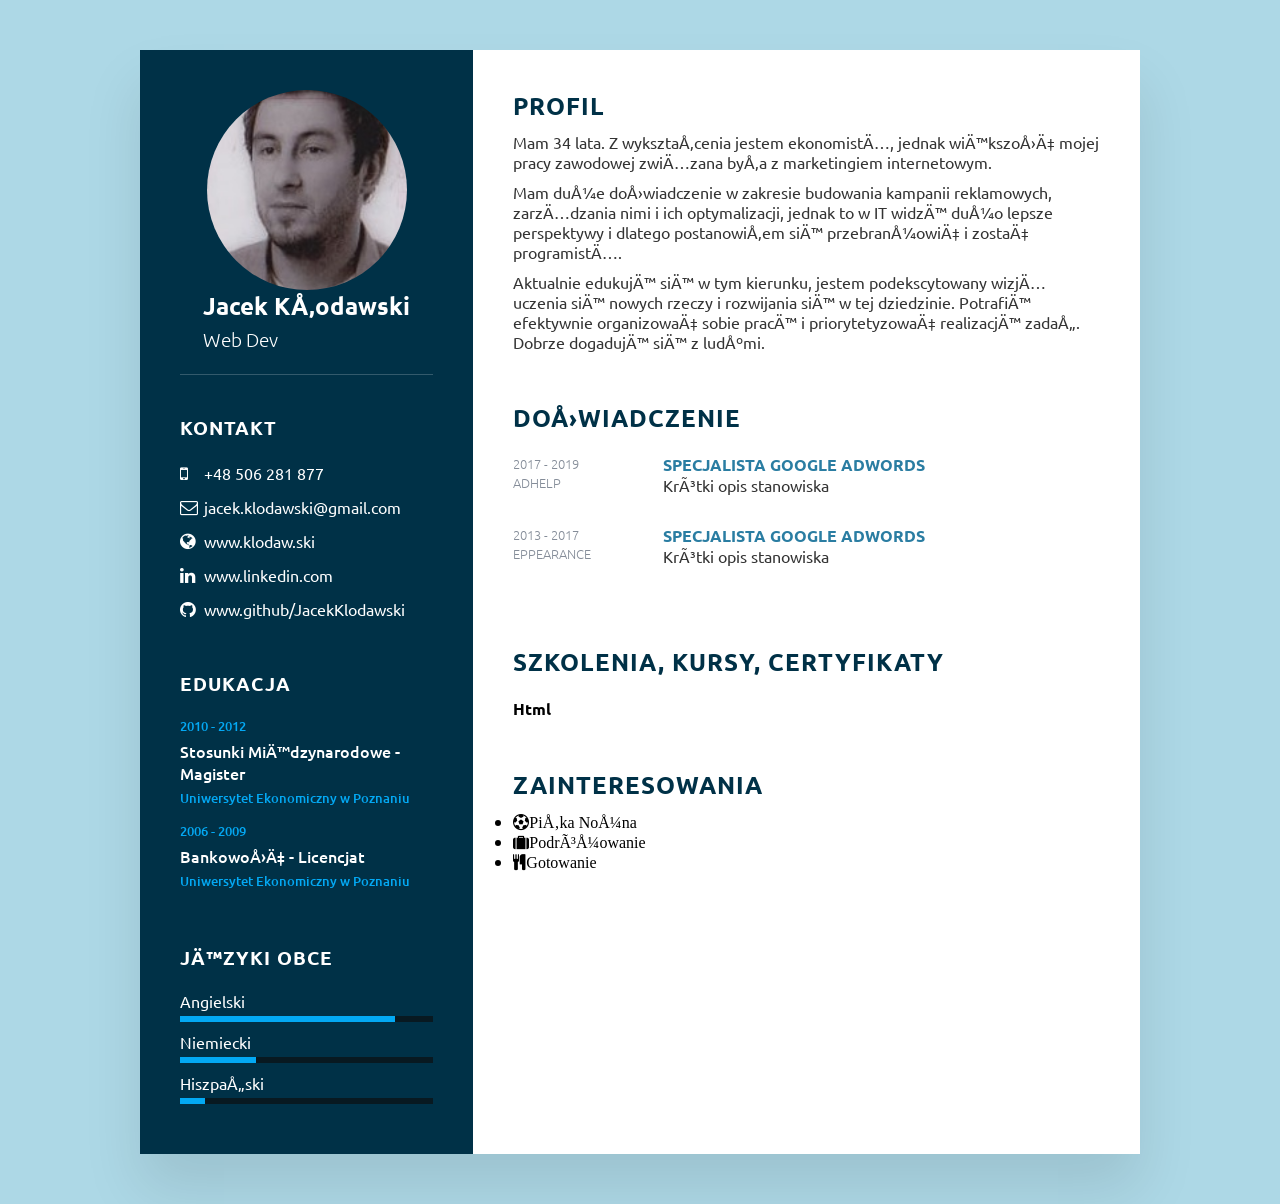
==== index.html @ b40b8c5b "name change" ====
<!DOCTYPE html>
<html>
    <head><meta name="viewport" content="width=device-width, initial-scale=1.0">
    <title>Jacek Kłodawski - Rensponsive CV</title>
    <link rel="stylesheet" href="https://cdnjs.cloudflare.com/ajax/libs/font-awesome/4.7.0/css/font-awesome.css" integrity="sha512-5A8nwdMOWrSz20fDsjczgUidUBR8liPYU+WymTZP1lmY9G6Oc7HlZv156XqnsgNUzTyMefFTcsFH/tnJE/+xBg==" crossorigin="anonymous" referrerpolicy="no-referrer" />
    <link rel="stylesheet" type="text/css" href="style.css">
</head>
<body>

<div class="container">
    <div class="Left-side">
        <div class="profileText">
            <div class="imgBx">
                <img src="zdjecie.jpg">
            </div>
            <h2>Jacek Kłodawski<br><span>Web Dev</span></h2>
        </div>
    
    <div class="contactInfo">
        <h3 class="title">Kontakt</h3>
        <ul>
            <li>
                <span class="icon"><i class="fa fa-mobile" aria-hidden="true"></i></span>
                <span class="text">+48 506 281 877</span>
            </li>
            <li>
                <span class="icon"><i class="fa fa-envelope-o" aria-hidden="true"></i></span>
                <span class="text">jacek.klodawski@gmail.com</span>
            </li>
            <li>
                <span class="icon"><i class="fa fa-globe" aria-hidden="true"></i></span>
                <span class="text">www.klodaw.ski</span>
            </li>
            <li>
                <span class="icon"><i class="fa fa-linkedin" aria-hidden="true"></i></span>
                <span class="text">www.linkedin.com</span>
            </li>
            <li>
                <span class="icon"><i class="fa fa-github" aria-hidden="true"></i></span>
                <span class="text">www.github/JacekKlodawski</span>
            </li>
        </ul>
    </div>
    <div class="contactInfo education">
        <h3 class="title">Edukacja</h3>
        <ul>
            <li>
                <h5>2010 - 2012</h5>
                <h4>Stosunki Międzynarodowe - Magister</h4>
                <h5>Uniwersytet Ekonomiczny w Poznaniu</h5>
            </li>
            <li>
                <h5>2006 - 2009</h5>
                <h4>Bankowość - Licencjat</h4>
                <h5>Uniwersytet Ekonomiczny w Poznaniu</h5>
            </li>
            
        </ul>
    </div>
    <div class="contactInfo language">
        <h3 class="title">Języki Obce</h3>
        <ul>
            <li>
                <span class="text">Angielski</span>
                <span class="percent">
                    <div style="width: 85%"></div>
                </span>
            </li>
        </ul>
        <ul>
            <li>
                <span class="text">Niemiecki</span>
                <span class="percent"><div style="width: 30%"></div>
                </span>
            </li>
        </ul>
        <ul>
            <li>
                <span class="text">Hiszpański</span>
                <span class="percent"><div style="width: 10%"></div>
                </span>
            </li>
        </ul>
    </div>
    
    </div>



    <div class="Right-side">
        <div class="about">
            <h2 class="title2">Profil</h2>
            <p>Mam 34 lata. Z wykształcenia jestem ekonomistą, jednak większość mojej pracy zawodowej związana była z
                marketingiem internetowym.</p>
                <p>Mam duże doświadczenie w zakresie budowania kampanii reklamowych, zarządzania
                nimi i ich optymalizacji, jednak to w IT widzę dużo lepsze perspektywy i dlatego postanowiłem się przebranżowić i
                zostać programistą.</p>
                <p>Aktualnie edukuję się w tym kierunku, jestem podekscytowany wizją uczenia się nowych rzeczy i
                rozwijania się w tej dziedzinie. Potrafię efektywnie organizować sobie pracę i priorytetyzować realizację zadań. Dobrze
                dogaduję się z ludźmi.</p>
        </div>
        <div class="about">
            <h2 class="title2">Doświadczenie</h2>
            <div class="box">
                <div class="year_company">
                    <h5>2017 - 2019</h5>
                    <h5>AdHelp</h5>
                </div>
                <div class="text">
                    <h4>Specjalista Google AdWords</h4>
                    <p>Krótki opis stanowiska</p>
                </div>
                </div>
                <div class="box">
                <div class="year_company">
                    <h5>2013 - 2017</h5>
                    <h5>Eppearance</h5>
                </div>
                <div class="text">
                    <h4>Specjalista Google AdWords</h4>
                    <p>Krótki opis stanowiska</p>
                </div>
                </div>
                <div class="box">
                <div class="year_company">
                    <h5></h5>
                    <h5></h5>
                </div>
                <div class="text"></div>
            </div>
            </div>

            <div class="about skills">
                <h2 class="title2">Szkolenia, Kursy, Certyfikaty</h2>
                <div class="box">
                <h4>Html</h4>
                </div>
            </div>
            <h2 class="title2">Zainteresowania</h2>
                <ul>
                    <li><i class="fa fa-futbol-o" aria-hidden="true">Piłka Nożna</i></li>
                    <li><i class="fa fa-suitcase" aria-hidden="true">Podróżowanie</i></li>
                    <li><i class="fa fa-cutlery" aria-hidden="true">Gotowanie</i></li>
                </ul>
            <div class="about interests">

            </div>
        </div>
        </div>
    </div>
</div>





</body>

</html>
---- style.css ----
@import url('https://fonts.googleapis.com/css2?family=Ubuntu:wght@500&display=swap');

*
{
    margin: 0;
    padding: 0;
    box-sizing: border-box;
    font-family: 'Ubuntu', sans-serif;
}
body 
{
    background: lightblue;
    display: flex;
    justify-content: center;
    align-items: center;
    min-height: 100vh;
}
.container
{
    position: relative;
    width: 100%;
    max-width: 1000px;
    min-height: 1000px;
    margin: 50px;
    background: #fff;
    display: grid;
    grid-template-columns: 1fr 2fr;
    box-shadow: 0 35px 55px rgba(0,0,0,0.1)
}
.container .Left-side
{
    position: relative;
    background: #003147;
    padding: 40px;  
}
.profileText
{
    position: relative;
    display: flex;
    flex-direction: column;
    align-items: center;
    padding-bottom: 20px;
    border-bottom: 1px solid rgba(255,255,255,0.2);

}
.profileText .imgBx
{
    color: #fff;
    position: relative;
    width: 200px;
    height: 200px;
    border-radius: 50%;
    overflow: hidden;
}
.profileText .imgBx img
{
    position: absolute;
    top: 0;
    Left: 0;
    width: 100%;
    height: 100%;
    object-fit: cover;
}
.profileText .imgBx h2
{
    color: #fff;
    font-size: 1.5em;
    margin-top: 20px;
    text-transform: uppercase;
    text-align: center;
    font-weight: 600;
    line-height: 1.4em;
}
.profileText h2
{
    color: #fff;
}
.profileText h2 span
{
    color: #fff;
    font-size: 0.8em;
    font-weight: 300;
}
.contactInfo
{
    padding-top: 40px;
}
.title
{
    color: #ffffff;
    text-transform: uppercase;
    font-weight: 600;
    letter-spacing: 1px;
    margin-bottom: 20px;
}
.contactInfo ul
{
    position: relative;
}
.contactInfo ul li
{
    position: relative;
    list-style: none;
    margin: 10px 0;
    cursor: pointer;
}
.contactInfo ul li .icon
{
    display: inline-block;
    width: 20px;
    font-size: 18px;
    color: #03a9f4;
}
.contactInfo ul li .icon
{
    color: #fff;
    font-weight: 300;
}
.contactInfo ul li span
{
    color: #fff;
}
.contactInfo.education li
{
    margin-bottom: 15px;
}
.contactInfo.education h5
{
    color: #03a9f4;
    font-weight: 500;
    margin-bottom: 5px;
}
.contactInfo.education h4
{
    color: #fff;
    font-weight: 500;
    margin-bottom: 5px;
}
.contactInfo.language .percent
{
    position: relative;
    width: 100%;
    height: 6px;
    background: #081921;
    display: block;
    margin-top: 5px;
}

.contactInfo.language .percent div
{
    position: absolute;
    top: 0;
    left: 0;
    height: 100%;
    background: #03a9f4;
}






.container .Right-side
{
    position: relative;
    background: #fff;
    padding: 40px;  
}
.about
{
    margin-bottom: 50px;
}
.about:last-child
{
    margin-bottom: 0;
}
.title2
{
    color: #003147;
    text-transform: uppercase;
    letter-spacing: 1px;
    margin-bottom: 10px;
}
p
{
    color: #333;
    margin-bottom: 10px;
}
.about .box
{
    display: flex;
    flex-direction: row;
    margin: 20px 0; 
}
.about .box .year_company
{
    min-width: 150px;
}
.about .box .year_company h5
{
    text-transform: uppercase;
    color: #848c98;
    font-weight: 100;
}
.about .box .text h4
{
    text-transform: uppercase;
    color: #2a7da2;
    font-size: 16px;
}
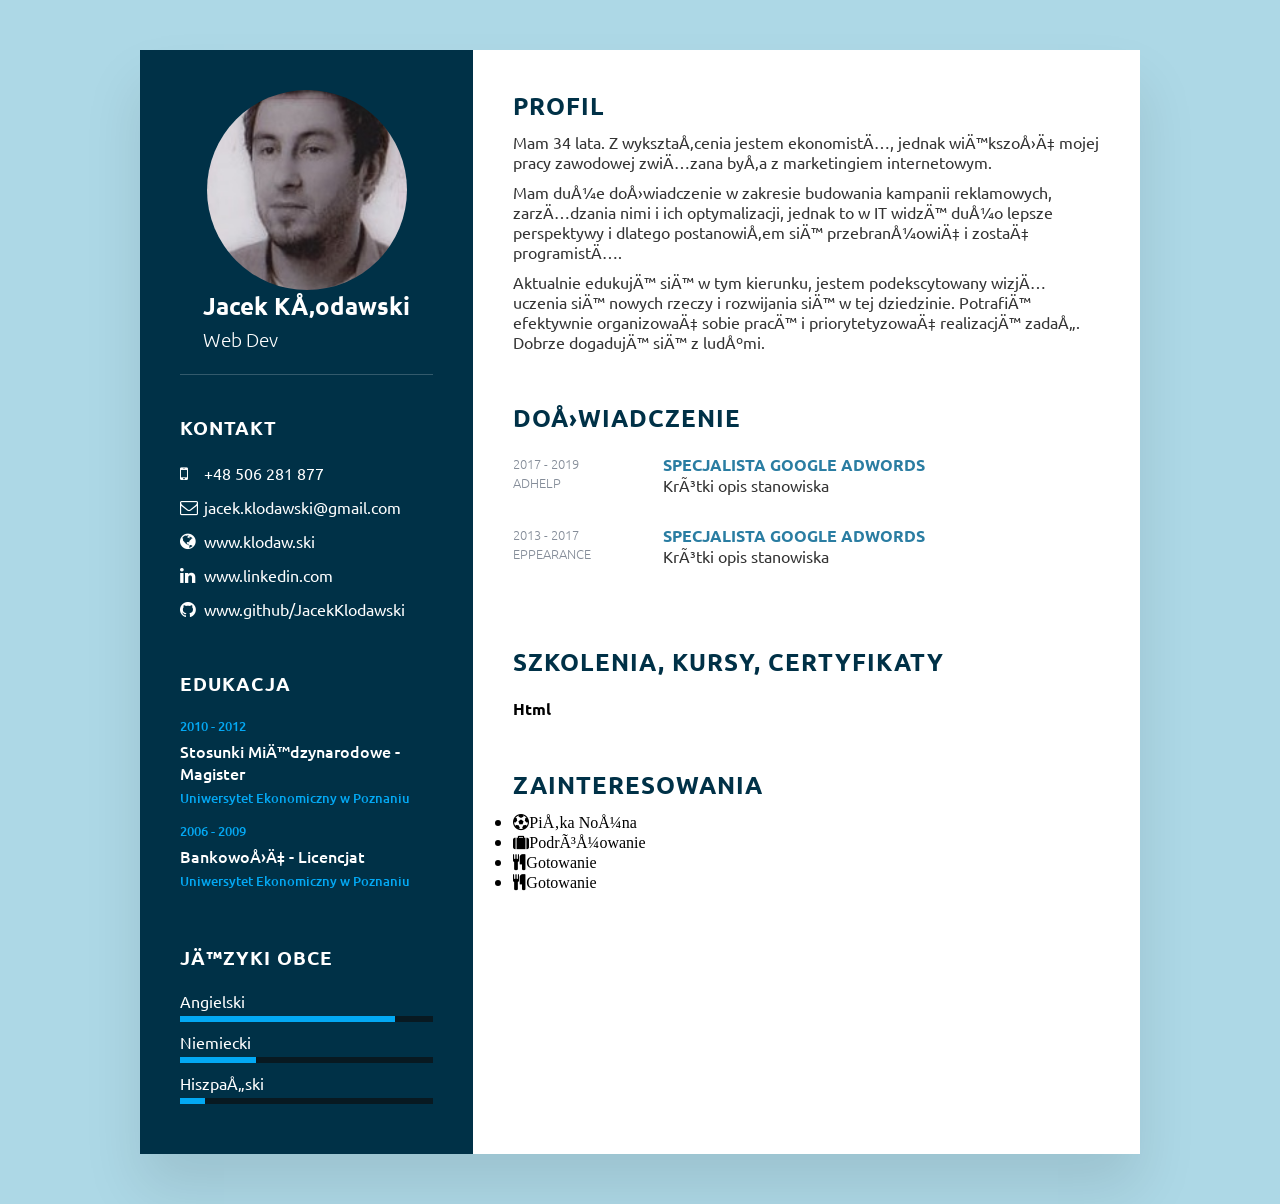
==== commit 8f74f44e: "added more interests" ====
--- a/index.html
+++ b/index.html
@@ -136,15 +136,14 @@
                 <h4>Html</h4>
                 </div>
             </div>
-            <h2 class="title2">Zainteresowania</h2>
+            <h2 class="title2">Zainteresowania</h2>  
+            <div class="about interests">
                 <ul>
                     <li><i class="fa fa-futbol-o" aria-hidden="true">Piłka Nożna</i></li>
                     <li><i class="fa fa-suitcase" aria-hidden="true">Podróżowanie</i></li>
                     <li><i class="fa fa-cutlery" aria-hidden="true">Gotowanie</i></li>
+                    <li><i class="fa fa-cutlery" aria-hidden="true">Gotowanie</i></li>
                 </ul>
-            <div class="about interests">
-
-            </div>
         </div>
         </div>
     </div>
